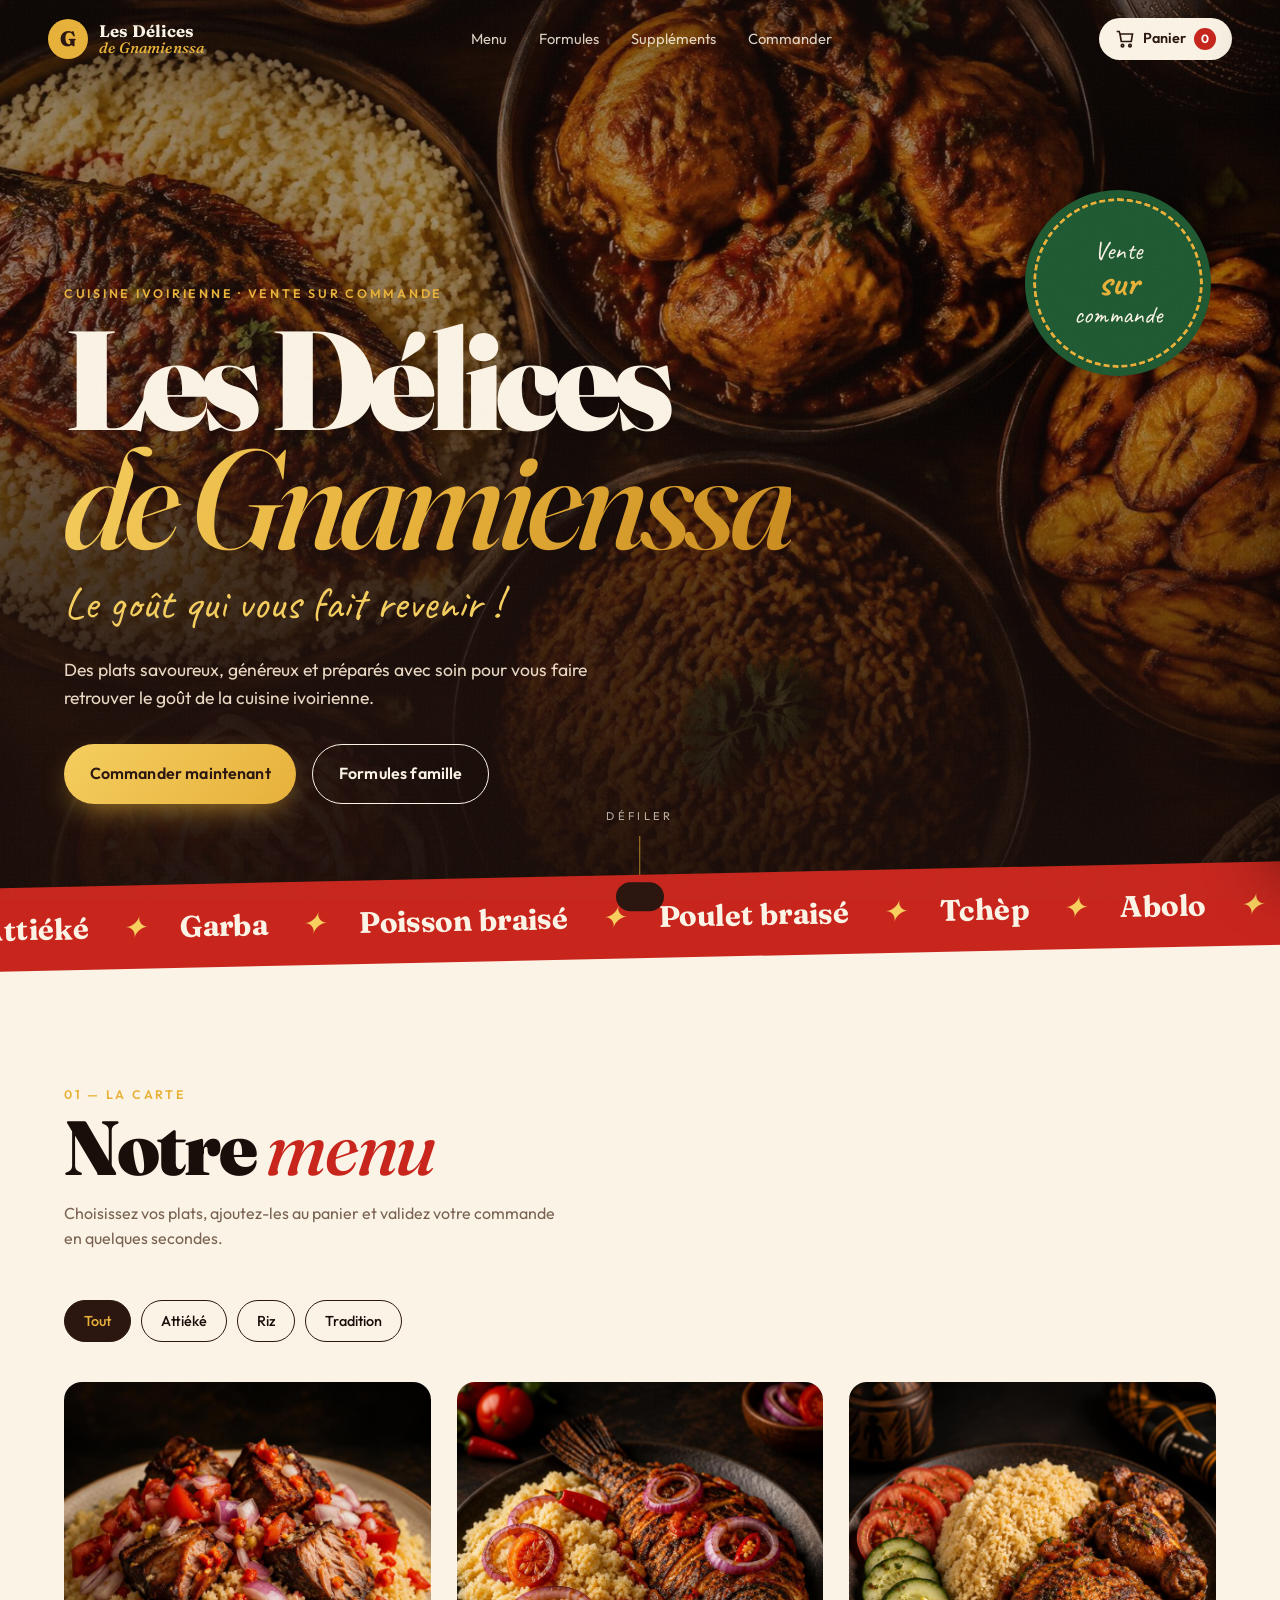
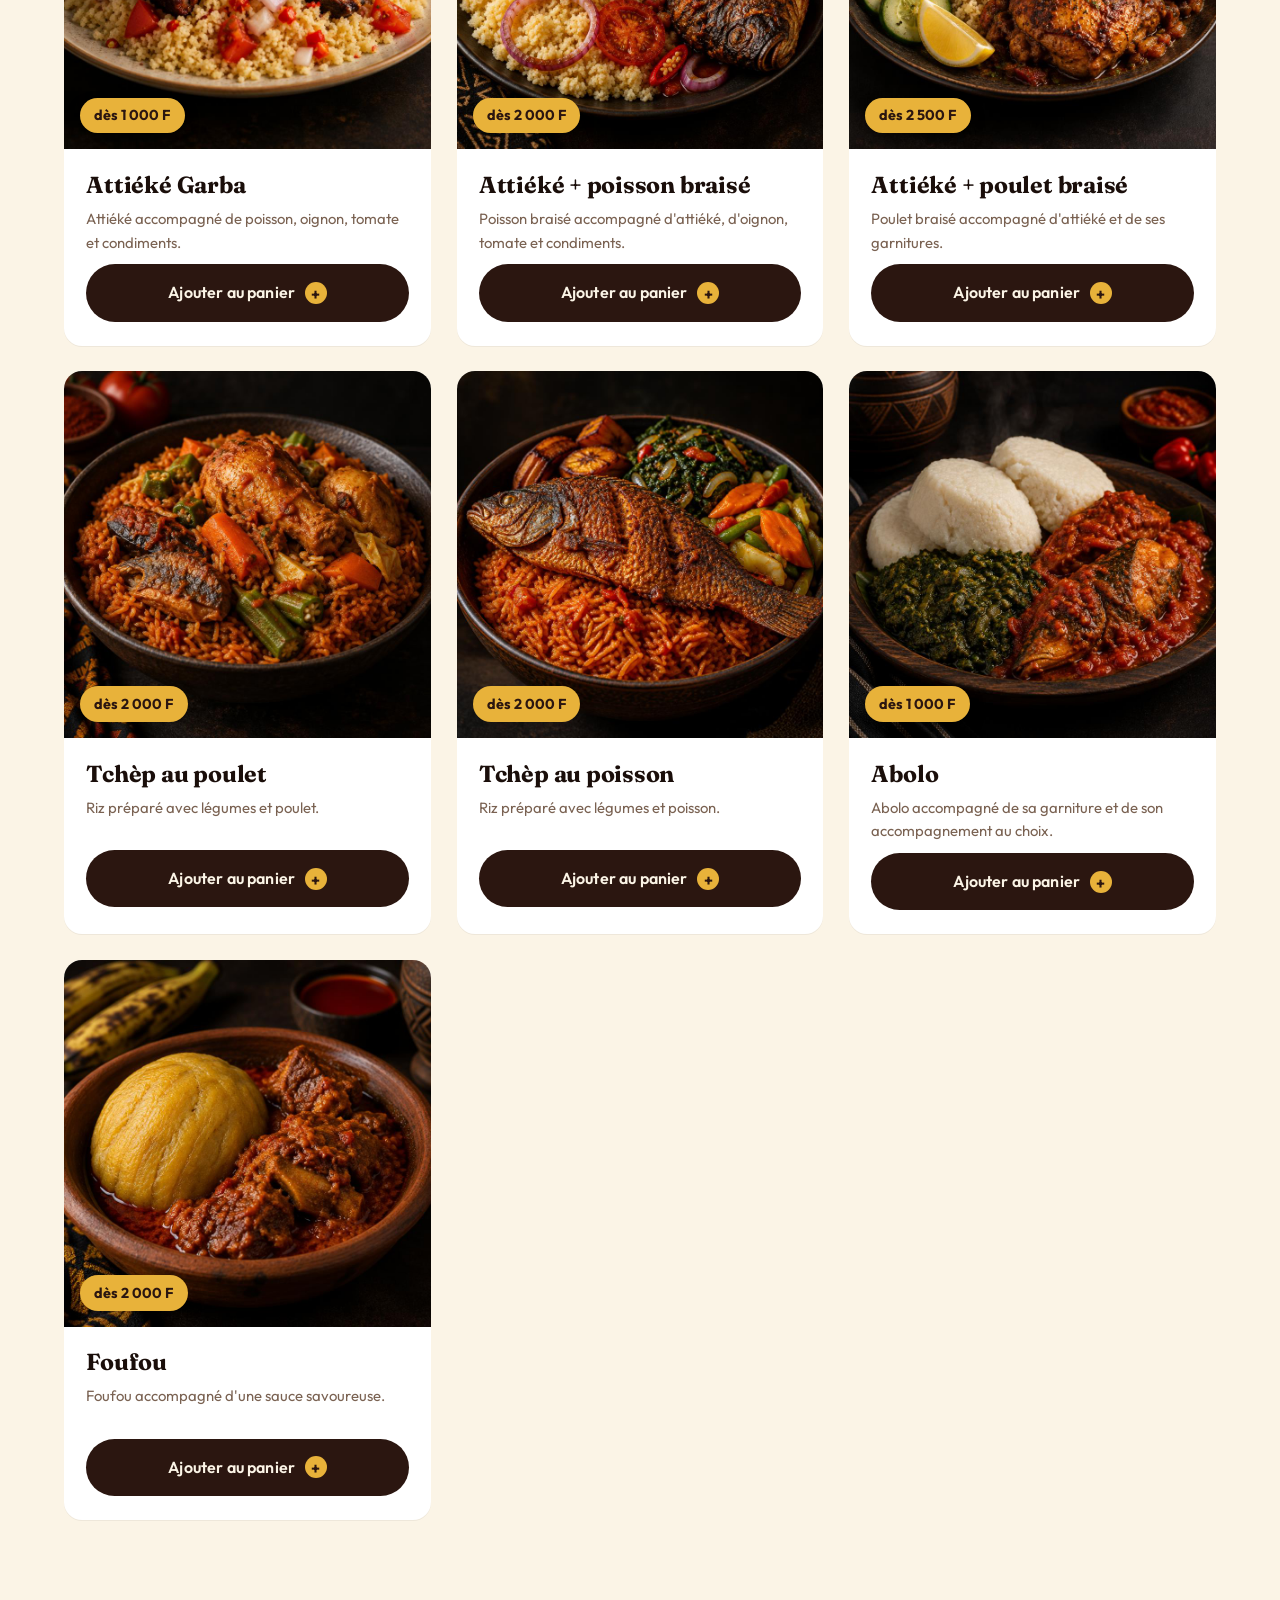
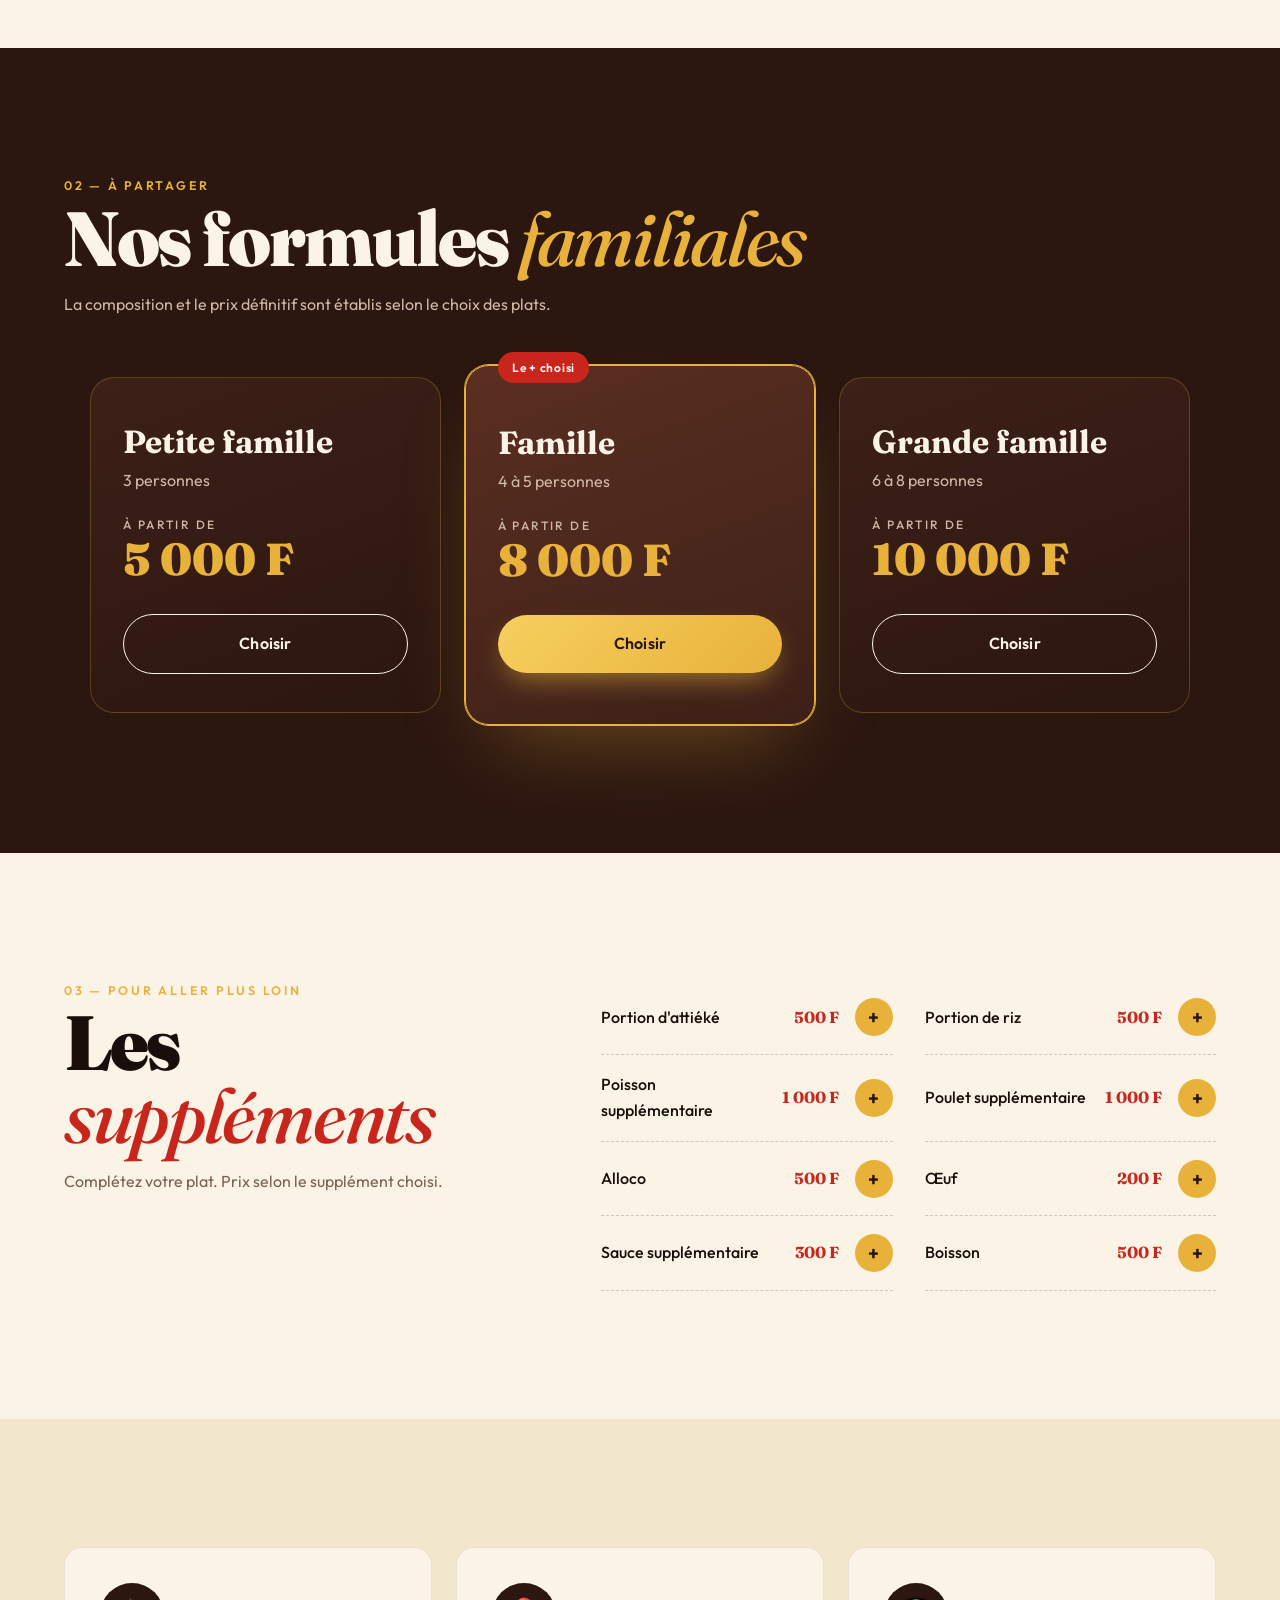
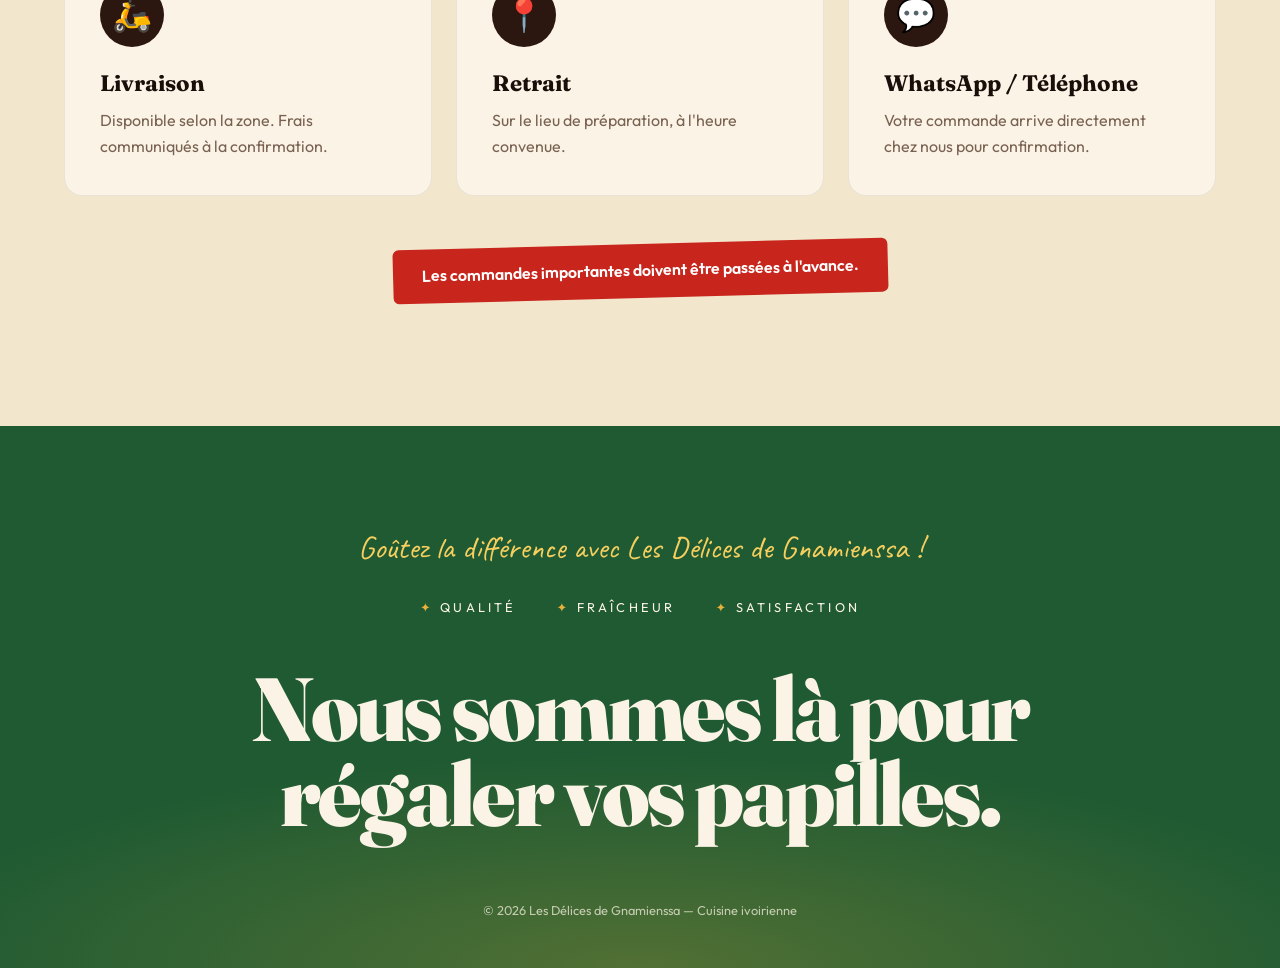
==== index.html @ a8608c11 "first commit" ====
<!DOCTYPE html>
<html lang="fr">
<head>
  <meta charset="UTF-8" />
  <meta name="viewport" content="width=device-width, initial-scale=1" />
  <title>Les Délices de Gnamienssa — Cuisine ivoirienne sur commande</title>
  <meta name="description" content="Attiéké, garba, tchèp, abolo, foufou… Commandez en ligne vos plats ivoiriens savoureux et généreux. Livraison ou retrait." />
  <meta property="og:title" content="Les Délices de Gnamienssa" />
  <meta property="og:description" content="Le goût qui vous fait revenir. Cuisine ivoirienne sur commande." />
  <meta property="og:type" content="website" />
  <link rel="preconnect" href="https://fonts.googleapis.com" />
  <link rel="preconnect" href="https://fonts.gstatic.com" crossorigin />
  <link href="https://fonts.googleapis.com/css2?family=Fraunces:ital,opsz,wght@0,9..144,500;0,9..144,700;0,9..144,900;1,9..144,500&family=Caveat:wght@600;700&family=Outfit:wght@300;400;500;600;700&display=swap" rel="stylesheet" />
  <link rel="stylesheet" href="assets/css/style.css" />
</head>
<body>

  <!-- ====== NAV ====== -->
  <header class="nav" id="nav">
    <a href="#top" class="brand">
      <span class="brand__mark">G</span>
      <span class="brand__text">Les Délices <em>de Gnamienssa</em></span>
    </a>
    <nav class="nav__links">
      <a href="#menu">Menu</a>
      <a href="#formules">Formules</a>
      <a href="#supplements">Suppléments</a>
      <a href="#infos">Commander</a>
    </nav>
    <button class="cart-btn" id="openCart" aria-label="Ouvrir le panier">
      <svg viewBox="0 0 24 24" width="20" height="20" fill="none" stroke="currentColor" stroke-width="2"><path d="M6 6h15l-1.5 9h-12z"/><path d="M6 6 5 3H2"/><circle cx="9" cy="20" r="1.5"/><circle cx="18" cy="20" r="1.5"/></svg>
      <span>Panier</span>
      <b class="cart-count" id="cartCount">0</b>
    </button>
  </header>

  <!-- ====== HERO ====== -->
  <section class="hero" id="top">
    <div class="hero__bg"><img src="assets/images/hero.jpg" alt="Table de plats ivoiriens" /></div>
    <div class="hero__veil"></div>
    <div class="hero__content">
      <p class="eyebrow reveal">Cuisine ivoirienne · Vente sur commande</p>
      <h1 class="hero__title reveal">
        Les Délices<br/><span>de Gnamienssa</span>
      </h1>
      <p class="hero__script reveal">Le goût qui vous fait revenir !</p>
      <p class="hero__lead reveal">Des plats savoureux, généreux et préparés avec soin pour vous faire retrouver le goût de la cuisine ivoirienne.</p>
      <div class="hero__cta reveal">
        <a href="#menu" class="btn btn--gold">Commander maintenant</a>
        <a href="#formules" class="btn btn--ghost">Formules famille</a>
      </div>
    </div>
    <div class="stamp reveal">
      <span>Vente</span><strong>sur</strong><span>commande</span>
    </div>
    <div class="hero__scroll">Défiler</div>
  </section>

  <!-- ====== MARQUEE ====== -->
  <div class="marquee" aria-hidden="true">
    <div class="marquee__track">
      <span>Attiéké</span>✦<span>Garba</span>✦<span>Poisson braisé</span>✦<span>Poulet braisé</span>✦<span>Tchèp</span>✦<span>Abolo</span>✦<span>Foufou</span>✦<span>Alloco</span>✦
      <span>Attiéké</span>✦<span>Garba</span>✦<span>Poisson braisé</span>✦<span>Poulet braisé</span>✦<span>Tchèp</span>✦<span>Abolo</span>✦<span>Foufou</span>✦<span>Alloco</span>✦
    </div>
  </div>

  <!-- ====== MENU ====== -->
  <section class="section" id="menu">
    <div class="section__head">
      <p class="eyebrow">01 — La carte</p>
      <h2 class="title">Notre <em>menu</em></h2>
      <p class="muted">Choisissez vos plats, ajoutez-les au panier et validez votre commande en quelques secondes.</p>
    </div>
    <div class="filters" id="filters">
      <button class="chip is-active" data-filter="all">Tout</button>
      <button class="chip" data-filter="attieke">Attiéké</button>
      <button class="chip" data-filter="riz">Riz</button>
      <button class="chip" data-filter="tradition">Tradition</button>
    </div>
    <div class="grid" id="menuGrid"><!-- rendu par JS --></div>
  </section>

  <!-- ====== FORMULES ====== -->
  <section class="section section--dark" id="formules">
    <div class="section__head">
      <p class="eyebrow">02 — À partager</p>
      <h2 class="title">Nos formules <em>familiales</em></h2>
      <p class="muted">La composition et le prix définitif sont établis selon le choix des plats.</p>
    </div>
    <div class="formules" id="formulesGrid"></div>
  </section>

  <!-- ====== SUPPLEMENTS ====== -->
  <section class="section" id="supplements">
    <div class="split">
      <div>
        <p class="eyebrow">03 — Pour aller plus loin</p>
        <h2 class="title">Les <em>suppléments</em></h2>
        <p class="muted">Complétez votre plat. Prix selon le supplément choisi.</p>
      </div>
      <ul class="supps" id="suppList"></ul>
    </div>
  </section>

  <!-- ====== INFOS ====== -->
  <section class="section section--cream" id="infos">
    <div class="infos">
      <article class="info reveal">
        <span class="info__icon">🛵</span>
        <h3>Livraison</h3>
        <p>Disponible selon la zone. Frais communiqués à la confirmation.</p>
      </article>
      <article class="info reveal">
        <span class="info__icon">📍</span>
        <h3>Retrait</h3>
        <p>Sur le lieu de préparation, à l'heure convenue.</p>
      </article>
      <article class="info reveal">
        <span class="info__icon">💬</span>
        <h3>WhatsApp / Téléphone</h3>
        <p>Votre commande arrive directement chez nous pour confirmation.</p>
      </article>
    </div>
    <p class="notice">Les commandes importantes doivent être passées à l'avance.</p>
  </section>

  <!-- ====== FOOTER ====== -->
  <footer class="footer">
    <p class="footer__script">Goûtez la différence avec Les Délices de Gnamienssa !</p>
    <div class="values">
      <span>Qualité</span><span>Fraîcheur</span><span>Satisfaction</span>
    </div>
    <h2 class="footer__big">Nous sommes là pour régaler vos papilles.</h2>
    <p class="footer__small">© <span id="year"></span> Les Délices de Gnamienssa — Cuisine ivoirienne</p>
  </footer>

  <!-- ====== CART DRAWER ====== -->
  <div class="overlay" id="overlay"></div>
  <aside class="drawer" id="drawer" aria-label="Panier">
    <div class="drawer__head">
      <h3>Votre panier</h3>
      <button class="icon-btn" id="closeCart" aria-label="Fermer">✕</button>
    </div>

    <div class="drawer__step" id="stepCart">
      <ul class="cart-list" id="cartList"></ul>
      <div class="cart-empty" id="cartEmpty">
        <p>Votre panier est vide.</p>
        <a href="#menu" class="btn btn--gold" data-close>Voir le menu</a>
      </div>
      <div class="drawer__foot" id="cartFoot">
        <div class="total"><span>Total estimé</span><strong id="cartTotal">0 F</strong></div>
        <button class="btn btn--gold btn--full" id="toCheckout">Passer la commande</button>
      </div>
    </div>

    <form class="drawer__step checkout" id="stepCheckout" hidden>
      <button type="button" class="link-back" id="backToCart">← Retour au panier</button>
      <label>Nom complet<input name="name" required placeholder="Ex : Awa Koné" /></label>
      <label>Téléphone<input name="phone" type="tel" required placeholder="+225 07 00 00 00 00" /></label>
      <fieldset class="seg">
        <legend>Mode</legend>
        <label><input type="radio" name="mode" value="Livraison" checked /> <span>Livraison</span></label>
        <label><input type="radio" name="mode" value="Retrait" /> <span>Retrait</span></label>
      </fieldset>
      <label id="addrField">Adresse / quartier<input name="address" placeholder="Cocody, Riviera 2…" /></label>
      <label>Date & heure souhaitées<input name="date" type="datetime-local" required /></label>
      <fieldset class="seg">
        <legend>Paiement</legend>
        <label><input type="radio" name="payment" value="Mobile Money" checked /> <span>Mobile Money</span></label>
        <label><input type="radio" name="payment" value="Espèces" /> <span>Espèces</span></label>
      </fieldset>
      <label>Note (optionnel)<textarea name="note" rows="2" placeholder="Piment à part, sans oignon…"></textarea></label>
      <div class="total"><span>Total estimé</span><strong id="checkoutTotal">0 F</strong></div>
      <button class="btn btn--gold btn--full" type="submit">Confirmer & envoyer</button>
      <p class="fine">Le prix final est confirmé par le restaurant selon vos choix.</p>
    </form>

    <div class="drawer__step done" id="stepDone" hidden>
      <div class="done__icon">✓</div>
      <h3>Merci !</h3>
      <p>Votre commande <strong id="orderRef"></strong> a été envoyée. Nous vous recontactons très vite pour confirmation.</p>
      <button class="btn btn--gold" id="doneClose">Fermer</button>
    </div>
  </aside>

  <div class="toast" id="toast"></div>

  <script src="assets/js/config.js"></script>
  <script src="assets/js/data.js"></script>
  <script src="assets/js/main.js"></script>
</body>
</html>
---- assets/css/style.css ----
/* ============ TOKENS ============ */
:root{
  --cocoa:#2b1610; --cocoa-2:#3d2018; --cocoa-3:#5a2f21;
  --gold:#e8b23a; --gold-2:#f6cf5f; --red:#c8261d; --green:#1f5a32;
  --cream:#fbf4e6; --cream-2:#f2e6cd; --ink:#1a0e0a; --muted:#7a6252;
  --radius:18px; --shadow:0 30px 60px -25px rgba(43,22,16,.45);
  --f-display:"Fraunces",Georgia,serif; --f-script:"Caveat",cursive; --f-body:"Outfit",system-ui,sans-serif;
  --ease:cubic-bezier(.2,.8,.2,1);
}
*{box-sizing:border-box;margin:0;padding:0}
html{scroll-behavior:smooth}
body{font-family:var(--f-body);background:var(--cream);color:var(--ink);line-height:1.6;-webkit-font-smoothing:antialiased;overflow-x:hidden}
img{display:block;max-width:100%}
a{color:inherit;text-decoration:none}
button{font:inherit;cursor:pointer;border:0;background:none;color:inherit}
[hidden]{display:none!important}
body::before{content:"";position:fixed;inset:0;pointer-events:none;z-index:100;opacity:.05;
  background-image:url("data:image/svg+xml,%3Csvg xmlns='http://www.w3.org/2000/svg' width='160' height='160'%3E%3Cfilter id='n'%3E%3CfeTurbulence baseFrequency='.8' numOctaves='3'/%3E%3C/filter%3E%3Crect width='100%25' height='100%25' filter='url(%23n)'/%3E%3C/svg%3E")}

/* ============ TYPO ============ */
.eyebrow{font-size:.78rem;letter-spacing:.22em;text-transform:uppercase;font-weight:600;color:var(--gold)}
.title{font-family:var(--f-display);font-weight:900;font-size:clamp(2.6rem,6vw,5rem);line-height:.95;letter-spacing:-.03em;margin:.4rem 0 1rem}
.title em{font-style:italic;font-weight:500;color:var(--red)}
.section--dark .title em{color:var(--gold)}
.muted{color:var(--muted);max-width:46ch}
.section--dark .muted{color:#cdb8a5}

/* ============ BUTTONS ============ */
.btn{display:inline-flex;align-items:center;justify-content:center;gap:.6rem;padding:1rem 1.6rem;border-radius:999px;font-weight:600;letter-spacing:.01em;transition:transform .35s var(--ease),box-shadow .35s var(--ease),background .3s}
.btn:hover{transform:translateY(-2px)}
.btn--gold{background:linear-gradient(135deg,var(--gold-2),var(--gold));color:var(--cocoa);box-shadow:0 12px 30px -10px rgba(232,178,58,.7)}
.btn--ghost{border:1.5px solid currentColor;color:var(--cream)}
.section .btn--ghost{color:var(--cream)}
.btn--dark{background:var(--cocoa);color:var(--cream)}
.btn--dark span{display:grid;place-items:center;width:22px;height:22px;border-radius:50%;background:var(--gold);color:var(--cocoa);font-weight:700;transition:transform .4s var(--ease)}
.btn--dark:hover span{transform:rotate(90deg)}
.btn--full{width:100%}
.icon-btn{width:38px;height:38px;border-radius:50%;display:grid;place-items:center;background:var(--cream-2);font-size:1rem;transition:.3s}
.icon-btn:hover{background:var(--gold)}
.icon-btn--gold{background:var(--gold);color:var(--cocoa);font-weight:700;font-size:1.2rem}
.icon-btn--gold:hover{background:var(--cocoa);color:var(--gold)}

/* ============ NAV ============ */
.nav{position:fixed;inset:0 0 auto;z-index:50;display:flex;align-items:center;justify-content:space-between;padding:1.1rem clamp(1rem,4vw,3rem);color:var(--cream);transition:background .4s,padding .4s,backdrop-filter .4s}
.nav.is-solid{background:rgba(43,22,16,.82);backdrop-filter:blur(14px);padding-block:.7rem}
.brand{display:flex;align-items:center;gap:.7rem}
.brand__mark{width:40px;height:40px;border-radius:50%;display:grid;place-items:center;background:var(--gold);color:var(--cocoa);font-family:var(--f-display);font-weight:900;font-size:1.3rem}
.brand__text{font-family:var(--f-display);font-weight:700;font-size:1.05rem;line-height:1}
.brand__text em{display:block;font-style:italic;font-weight:500;color:var(--gold);font-size:.9em}
.nav__links{display:flex;gap:2rem;font-size:.92rem}
.nav__links a{position:relative;opacity:.85}
.nav__links a::after{content:"";position:absolute;left:0;bottom:-4px;height:2px;width:0;background:var(--gold);transition:width .35s var(--ease)}
.nav__links a:hover{opacity:1}.nav__links a:hover::after{width:100%}
.cart-btn{display:flex;align-items:center;gap:.5rem;padding:.6rem 1rem;border-radius:999px;background:var(--cream);color:var(--cocoa);font-weight:600;font-size:.9rem}
.cart-count{min-width:22px;height:22px;border-radius:999px;background:var(--red);color:#fff;display:grid;place-items:center;font-size:.75rem;padding:0 6px}
.cart-count.bump{animation:bump .45s var(--ease)}
@keyframes bump{50%{transform:scale(1.45)}}

/* ============ HERO ============ */
.hero{position:relative;min-height:100svh;display:flex;align-items:flex-end;padding:8rem clamp(1rem,5vw,4rem) 6rem;color:var(--cream);overflow:hidden;isolation:isolate}
.hero__bg{position:absolute;inset:0;z-index:-2}
.hero__bg img{width:100%;height:100%;object-fit:cover;transform:scale(1.08);will-change:transform}
.hero__veil{position:absolute;inset:0;z-index:-1;background:linear-gradient(180deg,rgba(26,14,10,.55) 0%,rgba(26,14,10,.25) 35%,rgba(26,14,10,.92) 100%),radial-gradient(ellipse at 20% 80%,rgba(43,22,16,.8),transparent 60%)}
.hero__content{max-width:900px}
.hero__title{font-family:var(--f-display);font-weight:900;font-size:clamp(3.4rem,11vw,9.5rem);line-height:.85;letter-spacing:-.045em;margin:1rem 0 .6rem}
.hero__title span{font-style:italic;font-weight:500;background:linear-gradient(120deg,var(--gold-2),var(--gold) 50%,#c98a1e);-webkit-background-clip:text;background-clip:text;color:transparent}
.hero__script{font-family:var(--f-script);font-size:clamp(1.8rem,3.5vw,2.8rem);color:var(--gold-2);transform:rotate(-3deg);transform-origin:left}
.hero__lead{max-width:48ch;margin:1rem 0 2rem;font-size:1.1rem;color:#ead9c4}
.hero__cta{display:flex;flex-wrap:wrap;gap:1rem}
.stamp{position:absolute;right:clamp(1rem,6vw,6rem);top:22%;width:170px;height:170px;border-radius:50%;background:var(--green);color:var(--cream);display:flex;flex-direction:column;align-items:center;justify-content:center;font-family:var(--f-script);font-size:1.6rem;line-height:1;border:3px dashed var(--gold);outline:8px solid var(--green);animation:spin 18s linear infinite;box-shadow:var(--shadow)}
.stamp strong{font-size:2.4rem;color:var(--gold)}
@keyframes spin{to{transform:rotate(360deg)}}
.hero__scroll{position:absolute;left:50%;bottom:1.5rem;transform:translateX(-50%);font-size:.7rem;letter-spacing:.3em;text-transform:uppercase;opacity:.7}
.hero__scroll::after{content:"";display:block;width:1px;height:40px;margin:.6rem auto 0;background:var(--gold);animation:drop 1.8s ease-in-out infinite}
@keyframes drop{0%{transform:scaleY(0);transform-origin:top}50%{transform:scaleY(1);transform-origin:top}51%{transform-origin:bottom}100%{transform:scaleY(0);transform-origin:bottom}}

/* ============ MARQUEE ============ */
.marquee{background:var(--red);color:var(--cream);overflow:hidden;padding:1.1rem 0;transform:rotate(-1.2deg) scale(1.03);margin-top:-1.5rem;position:relative;z-index:2}
.marquee__track{display:flex;gap:2rem;width:max-content;animation:mq 30s linear infinite;font-family:var(--f-display);font-size:1.8rem;font-style:italic;color:var(--gold-2)}
.marquee__track span{color:var(--cream);font-style:normal;font-weight:700}
@keyframes mq{to{transform:translateX(-50%)}}

/* ============ SECTIONS ============ */
.section{padding:clamp(5rem,10vw,9rem) clamp(1rem,5vw,4rem)}
.section--dark{background:var(--cocoa);color:var(--cream)}
.section--cream{background:var(--cream-2)}
.section__head{max-width:1300px;margin:0 auto 3rem}
.filters{max-width:1300px;margin:0 auto 2.5rem;display:flex;gap:.6rem;flex-wrap:wrap}
.chip{padding:.55rem 1.2rem;border-radius:999px;border:1.5px solid var(--cocoa);font-weight:500;font-size:.9rem;transition:.3s}
.chip:hover{background:var(--cream-2)}
.chip.is-active{background:var(--cocoa);color:var(--gold)}

/* Cards */
.grid{max-width:1300px;margin:0 auto;display:grid;grid-template-columns:repeat(auto-fill,minmax(280px,1fr));gap:1.6rem}
.card{background:#fff;border-radius:var(--radius);overflow:hidden;box-shadow:0 1px 0 rgba(43,22,16,.06);transition:transform .5s var(--ease),box-shadow .5s var(--ease)}
.card:hover{transform:translateY(-8px);box-shadow:var(--shadow)}
.card__media{position:relative;aspect-ratio:1/1;overflow:hidden;background:var(--cocoa)}
.card__media img{width:100%;height:100%;object-fit:cover;transition:transform 1.1s var(--ease)}
.card:hover .card__media img{transform:scale(1.08) rotate(1deg)}
.card__price{position:absolute;left:1rem;bottom:1rem;background:var(--gold);color:var(--cocoa);font-weight:700;padding:.4rem .9rem;border-radius:999px;font-size:.9rem;box-shadow:0 8px 20px -8px rgba(0,0,0,.5)}
.card__body{padding:1.4rem 1.4rem 1.5rem;display:flex;flex-direction:column;gap:.6rem}
.card__body h3{font-family:var(--f-display);font-size:1.45rem;line-height:1.1;letter-spacing:-.01em}
.card__body p{color:var(--muted);font-size:.93rem;flex:1;min-height:3em}

/* Formules */
.formules{max-width:1100px;margin:0 auto;display:grid;grid-template-columns:repeat(auto-fit,minmax(260px,1fr));gap:1.5rem;align-items:center}
.formule{position:relative;border:1px solid rgba(232,178,58,.25);border-radius:24px;padding:2.4rem 2rem;background:linear-gradient(160deg,var(--cocoa-2),var(--cocoa));transition:transform .5s var(--ease)}
.formule:hover{transform:translateY(-6px)}
.formule.is-featured{background:linear-gradient(160deg,var(--cocoa-3),var(--cocoa-2));border-color:var(--gold);padding-block:3.2rem;box-shadow:0 0 0 1px var(--gold),0 40px 80px -30px rgba(232,178,58,.35)}
.formule h3{font-family:var(--f-display);font-size:2rem;font-weight:700}
.formule__people{color:#cdb8a5;margin-bottom:1.6rem}
.formule__price{font-family:var(--f-display);font-size:2.8rem;font-weight:900;color:var(--gold);line-height:1;margin-bottom:2rem}
.formule__price small{display:block;font-family:var(--f-body);font-size:.75rem;letter-spacing:.2em;text-transform:uppercase;color:#cdb8a5;font-weight:500;margin-bottom:.4rem}
.badge{position:absolute;top:-14px;left:2rem;background:var(--red);color:#fff;font-size:.75rem;font-weight:600;padding:.35rem .9rem;border-radius:999px;letter-spacing:.06em}

/* Supps */
.split{max-width:1200px;margin:0 auto;display:grid;grid-template-columns:1fr 1.3fr;gap:4rem;align-items:start}
.supps{list-style:none;display:grid;grid-template-columns:1fr 1fr;gap:0 2rem}
.supp{display:flex;align-items:center;gap:1rem;padding:1.1rem 0;border-bottom:1px dashed rgba(43,22,16,.2)}
.supp span{flex:1;font-weight:500}
.supp em{font-style:normal;font-family:var(--f-display);font-weight:700;color:var(--red)}

/* Infos */
.infos{max-width:1200px;margin:0 auto;display:grid;grid-template-columns:repeat(3,1fr);gap:1.5rem}
.info{background:var(--cream);border-radius:var(--radius);padding:2.2rem;border:1px solid rgba(43,22,16,.08)}
.info__icon{font-size:2rem;display:inline-grid;place-items:center;width:64px;height:64px;border-radius:50%;background:var(--cocoa);margin-bottom:1.2rem}
.info h3{font-family:var(--f-display);font-size:1.4rem;margin-bottom:.4rem}
.info p{color:var(--muted)}
.notice{max-width:fit-content;margin:3rem auto 0;background:var(--red);color:#fff;padding:.9rem 1.8rem;border-radius:6px;font-weight:600;transform:rotate(-1.5deg)}

/* Footer */
.footer{background:var(--green);color:var(--cream);text-align:center;padding:6rem 1.5rem 3rem;position:relative;overflow:hidden}
.footer::before{content:"";position:absolute;inset:auto -10% -40% -10%;height:80%;background:radial-gradient(ellipse,rgba(232,178,58,.25),transparent 70%)}
.footer__script{font-family:var(--f-script);font-size:2rem;color:var(--gold-2)}
.values{display:flex;justify-content:center;gap:2.5rem;margin:1.5rem 0 3rem;font-size:.8rem;letter-spacing:.25em;text-transform:uppercase}
.values span::before{content:"✦ ";color:var(--gold)}
.footer__big{font-family:var(--f-display);font-weight:900;font-size:clamp(2.4rem,7vw,6rem);line-height:.95;letter-spacing:-.03em;max-width:14ch;margin:0 auto 4rem;position:relative}
.footer__small{font-size:.8rem;opacity:.7}

/* ============ DRAWER ============ */
.overlay{position:fixed;inset:0;background:rgba(26,14,10,.55);backdrop-filter:blur(4px);opacity:0;pointer-events:none;transition:.4s;z-index:80}
.overlay.is-open{opacity:1;pointer-events:auto}
.drawer{position:fixed;top:0;right:0;height:100%;width:min(440px,100%);background:var(--cream);z-index:90;transform:translateX(100%);transition:transform .55s var(--ease);display:flex;flex-direction:column;box-shadow:-30px 0 60px -20px rgba(0,0,0,.4)}
.drawer.is-open{transform:none}
.drawer__head{display:flex;justify-content:space-between;align-items:center;padding:1.5rem;border-bottom:1px solid rgba(43,22,16,.1)}
.drawer__head h3{font-family:var(--f-display);font-size:1.6rem}
.drawer__step{flex:1;display:flex;flex-direction:column;overflow-y:auto;padding:1.5rem}
.cart-list{list-style:none;flex:1;display:flex;flex-direction:column;gap:1rem}
.line{display:flex;align-items:center;gap:1rem}
.line img,.line__ph{width:60px;height:60px;border-radius:12px;object-fit:cover;flex-shrink:0}
.line__ph{display:grid;place-items:center;background:var(--cocoa);color:var(--gold);font-family:var(--f-display);font-size:1.4rem}
.line__info{flex:1;display:flex;flex-direction:column;line-height:1.3}
.line__info small{color:var(--muted)}
.qty{display:flex;align-items:center;gap:.5rem;background:#fff;border-radius:999px;padding:.25rem}
.qty button{width:28px;height:28px;border-radius:50%;background:var(--cream-2);font-weight:700}
.qty button:hover{background:var(--gold)}
.qty span{min-width:18px;text-align:center;font-weight:600}
.cart-empty{flex:1;display:flex;flex-direction:column;align-items:center;justify-content:center;gap:1rem;color:var(--muted)}
.drawer__foot{padding-top:1.5rem;border-top:1px solid rgba(43,22,16,.1)}
.total{display:flex;justify-content:space-between;align-items:baseline;margin:1rem 0}
.total strong{font-family:var(--f-display);font-size:1.8rem;color:var(--cocoa)}
.checkout{gap:1rem}
.checkout label{display:flex;flex-direction:column;gap:.35rem;font-size:.85rem;font-weight:500}
.checkout input:not([type=radio]),.checkout textarea{font:inherit;padding:.85rem 1rem;border-radius:12px;border:1.5px solid rgba(43,22,16,.15);background:#fff;transition:border .3s}
.checkout input:focus,.checkout textarea:focus{outline:0;border-color:var(--gold)}
.seg{border:0;display:flex;gap:.5rem;flex-wrap:wrap}
.seg legend{font-size:.85rem;font-weight:500;margin-bottom:.35rem;width:100%}
.seg label{flex:1;flex-direction:row}
.seg input{position:absolute;opacity:0}
.seg span{display:block;width:100%;text-align:center;padding:.75rem;border-radius:12px;border:1.5px solid rgba(43,22,16,.15);background:#fff;transition:.25s}
.seg input:checked+span{background:var(--cocoa);color:var(--gold);border-color:var(--cocoa)}
.link-back{align-self:flex-start;font-size:.85rem;color:var(--muted)}
.fine{font-size:.75rem;color:var(--muted);text-align:center}
.done{align-items:center;justify-content:center;text-align:center;gap:1rem}
.done__icon{width:80px;height:80px;border-radius:50%;background:var(--green);color:var(--gold);display:grid;place-items:center;font-size:2.4rem;animation:bump .6s var(--ease)}
.done h3{font-family:var(--f-display);font-size:2rem}

.toast{position:fixed;left:50%;bottom:2rem;transform:translate(-50%,150%);background:var(--cocoa);color:var(--cream);padding:.9rem 1.5rem;border-radius:999px;font-weight:500;z-index:120;transition:transform .5s var(--ease);box-shadow:var(--shadow)}
.toast.is-on{transform:translate(-50%,0)}

/* ============ REVEAL ============ */
.reveal{opacity:0;transform:translateY(30px);transition:opacity .9s var(--ease) var(--d,0ms),transform .9s var(--ease) var(--d,0ms)}
.reveal.is-in{opacity:1;transform:none}
.stamp.reveal.is-in{transform:none}

/* ============ RESPONSIVE ============ */
@media (max-width:900px){
  .nav__links{display:none}
  .split{grid-template-columns:1fr;gap:2rem}
  .infos{grid-template-columns:1fr}
  .stamp{width:120px;height:120px;font-size:1.1rem;top:14%}.stamp strong{font-size:1.7rem}
}
@media (max-width:560px){
  .supps{grid-template-columns:1fr}
  .cart-btn span{display:none}
  .brand__text{font-size:.9rem}
}
@media (prefers-reduced-motion:reduce){*{animation:none!important;transition:none!important}.reveal{opacity:1;transform:none}}
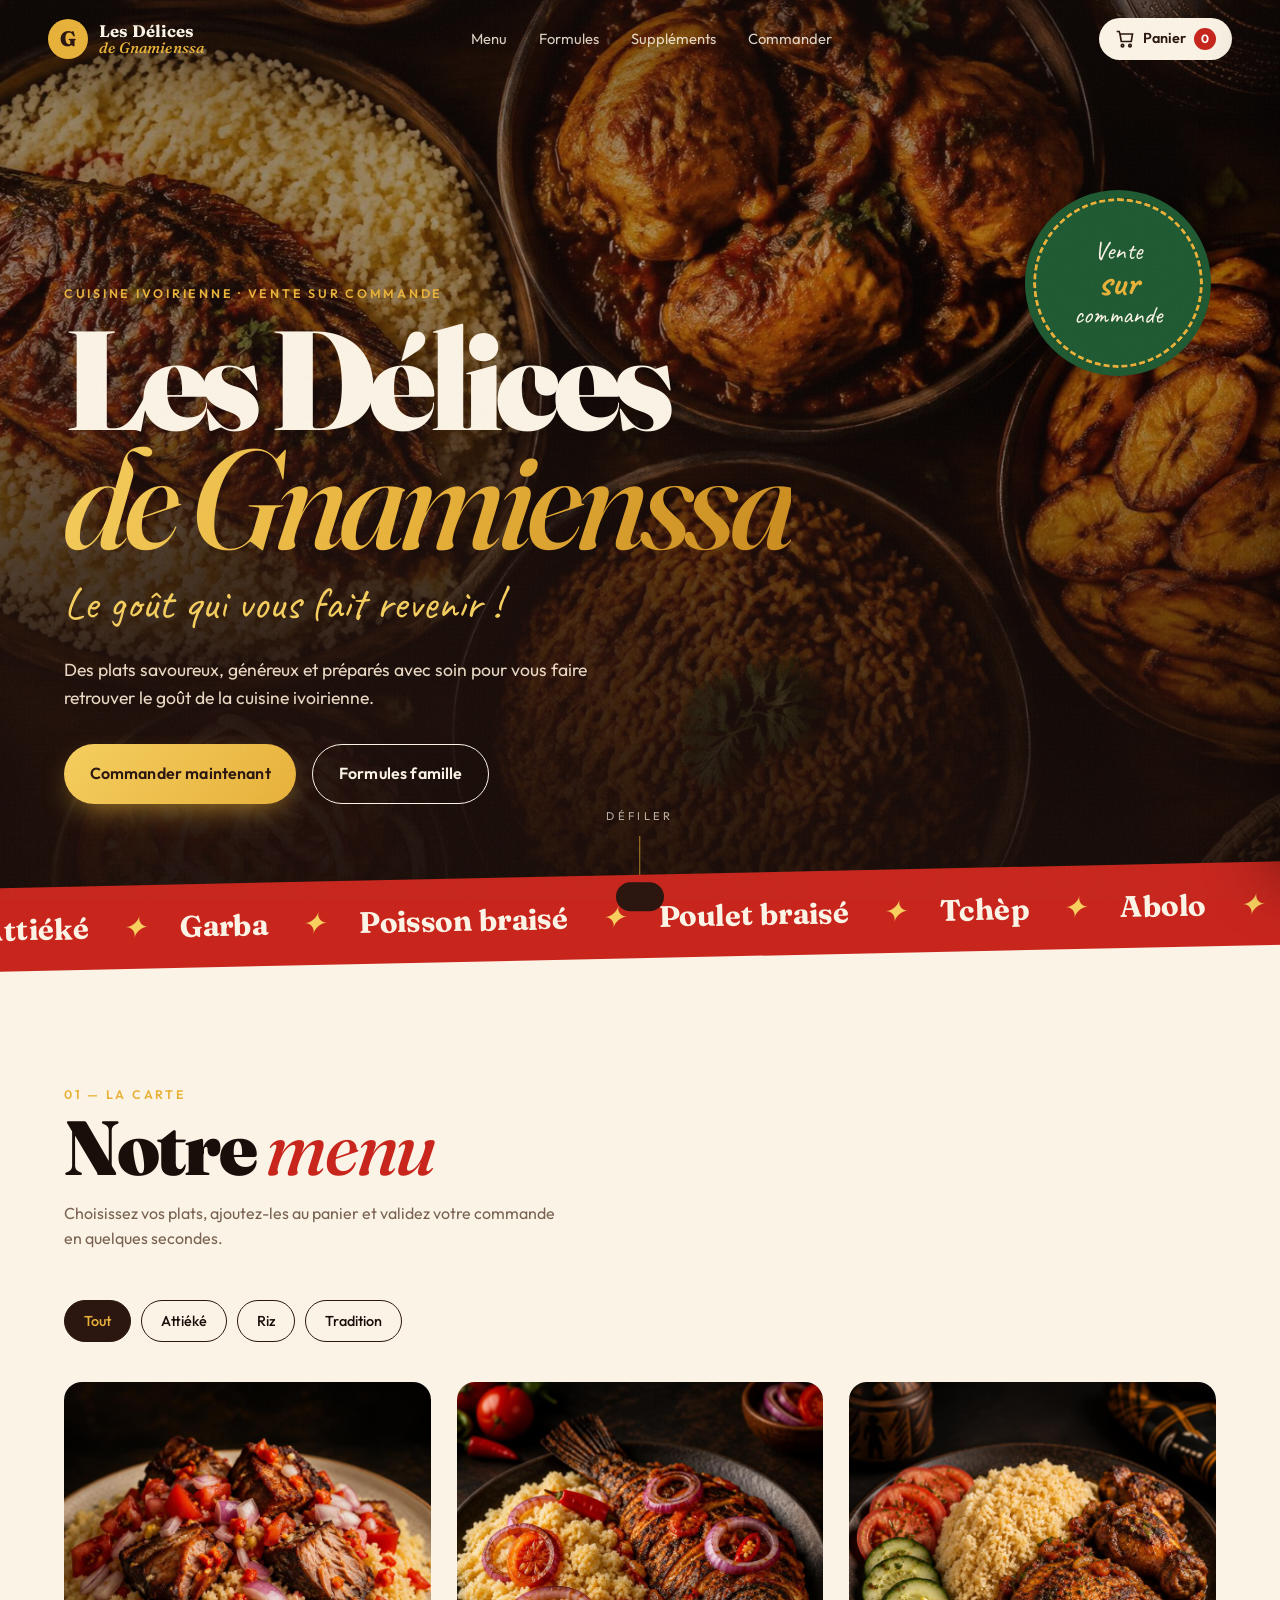
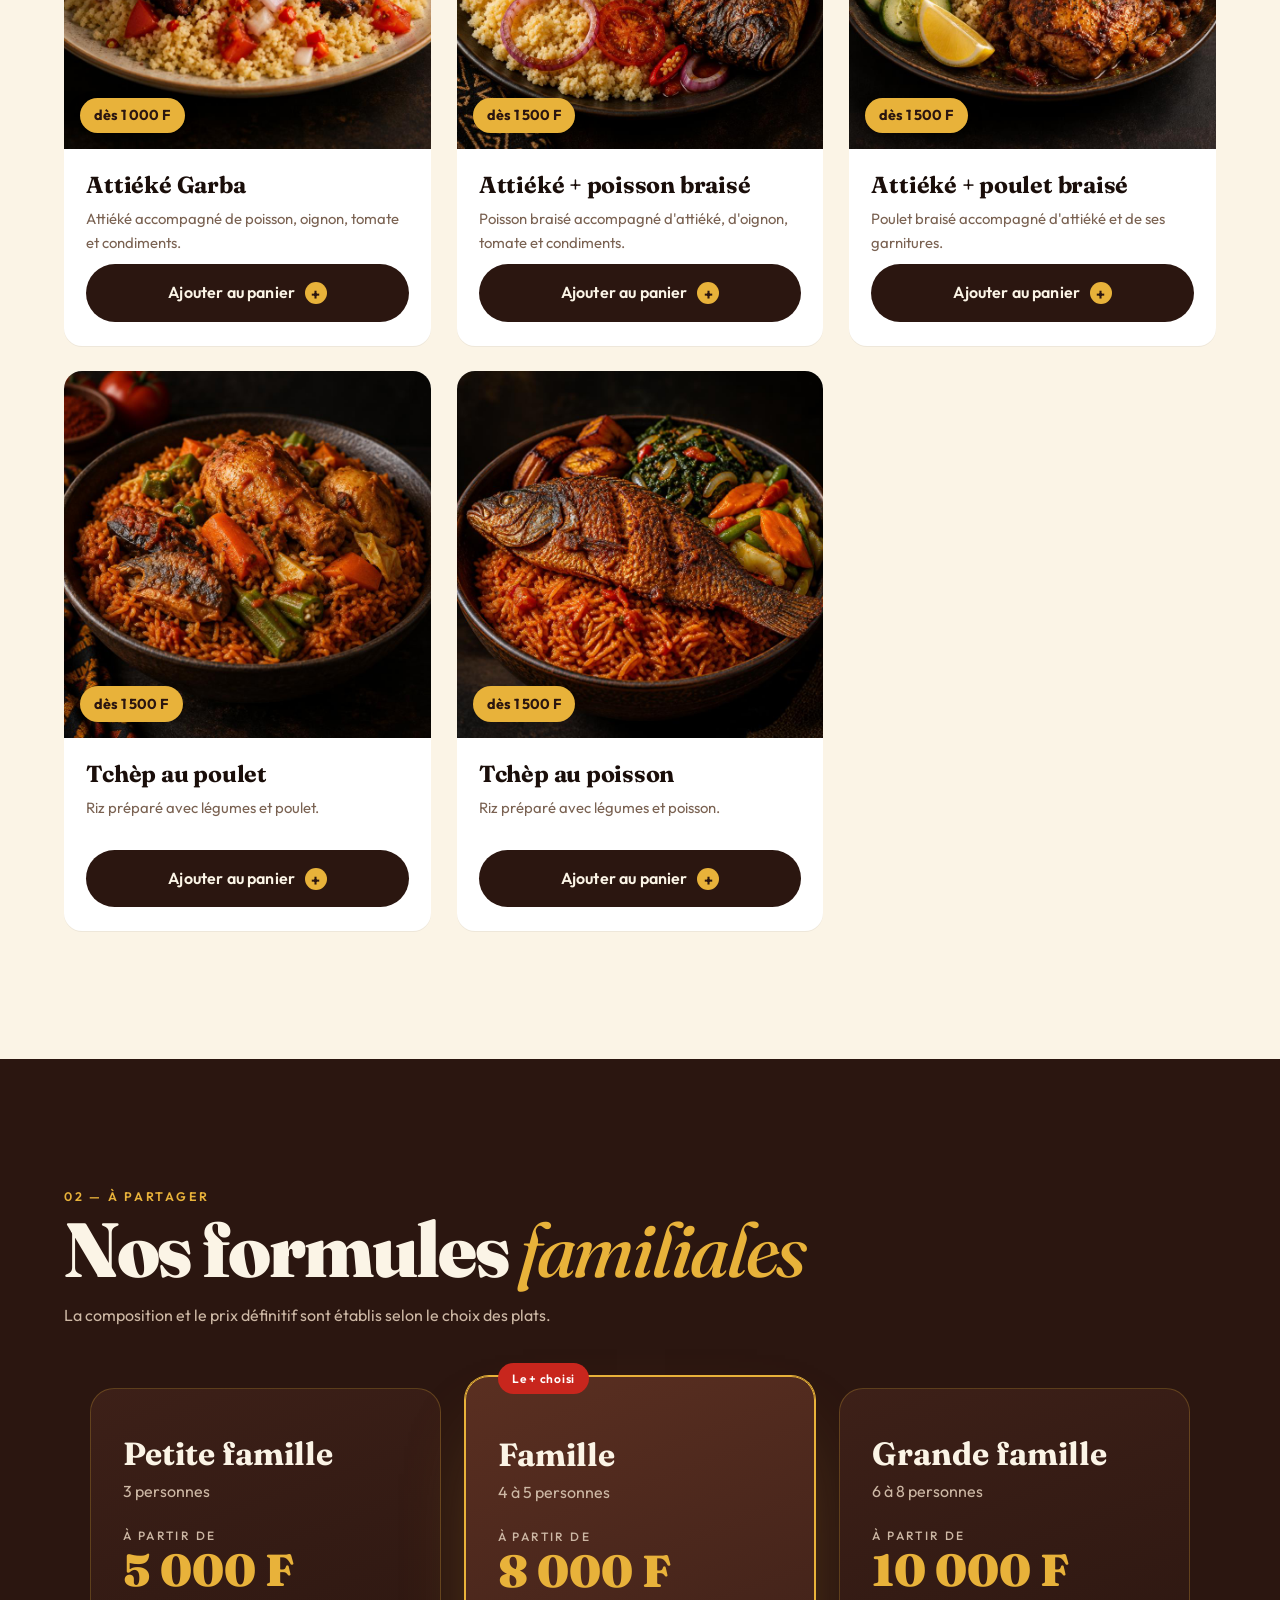
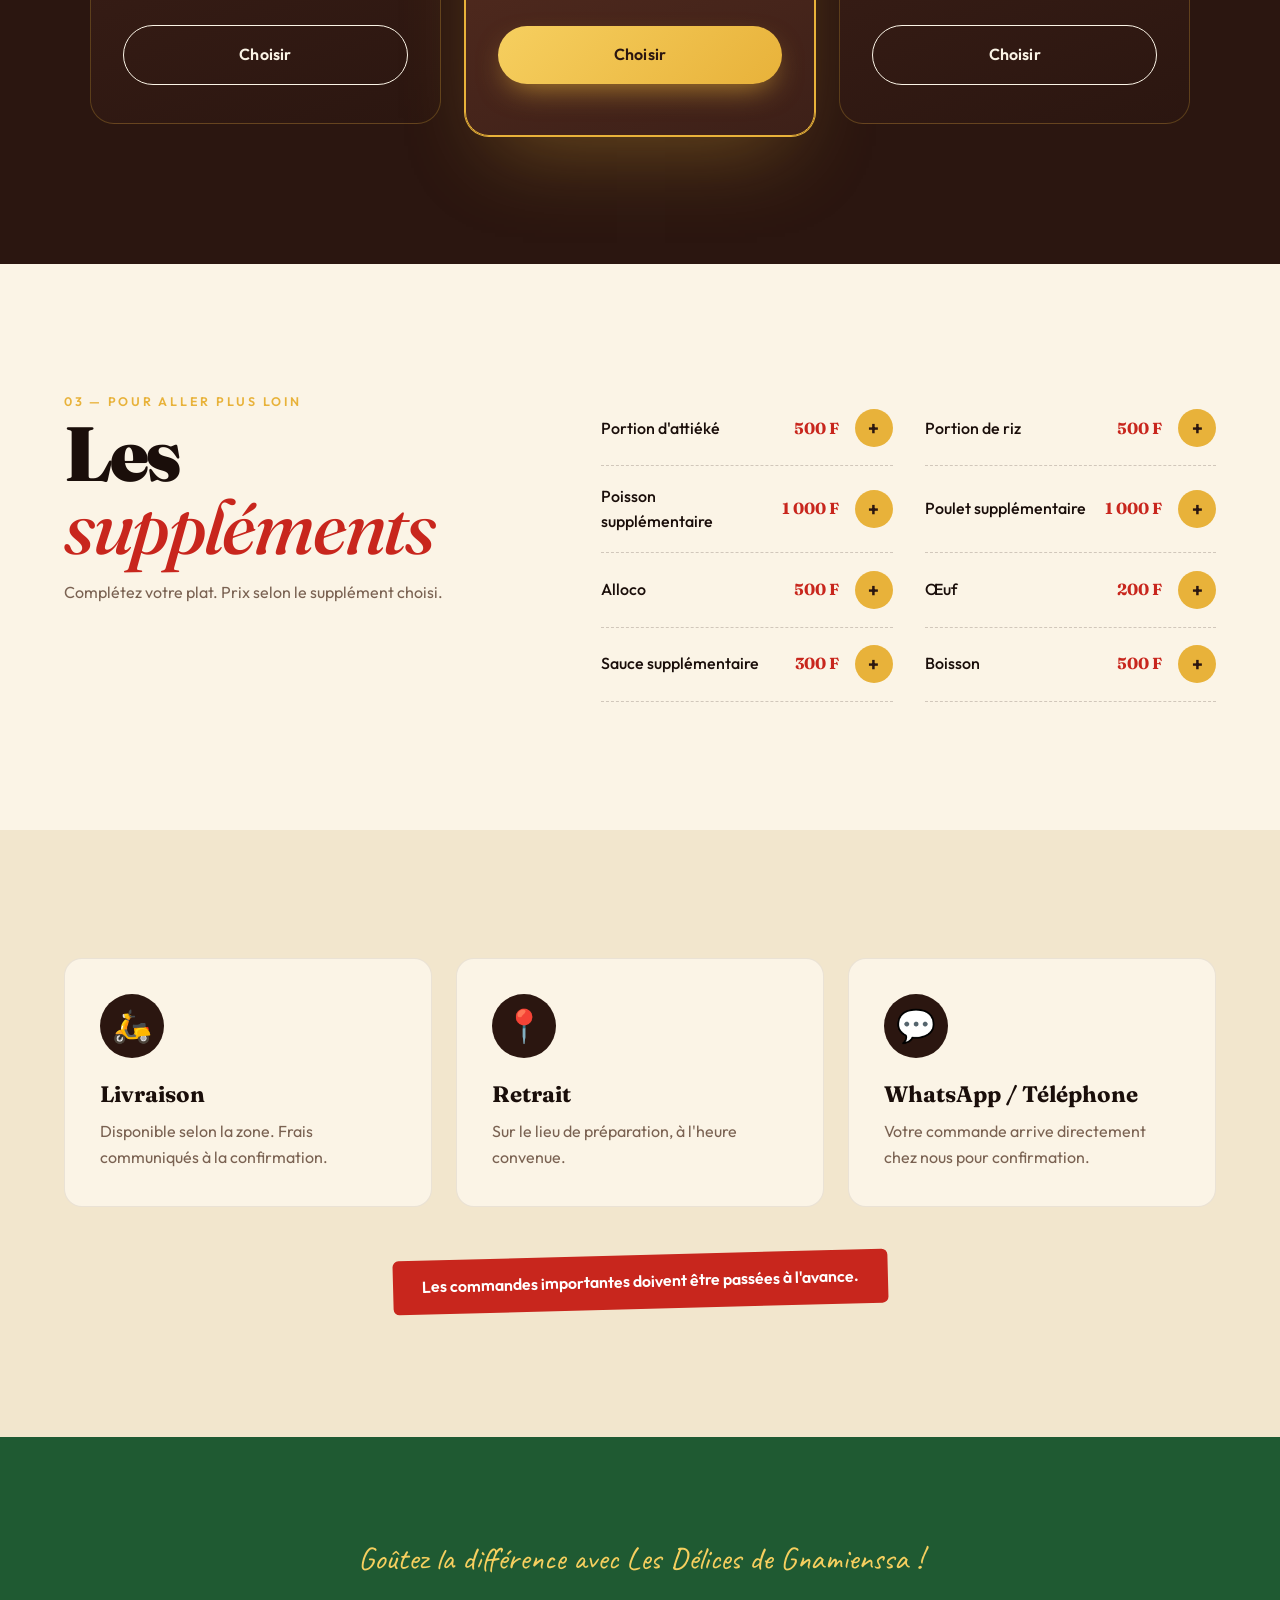
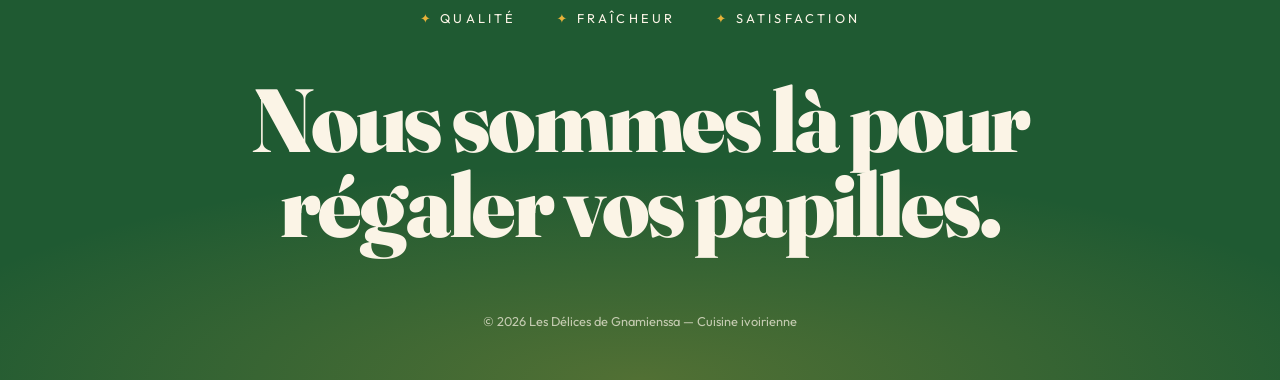
==== commit d037324d: "correction" ====
--- a/index.html
+++ b/index.html
@@ -166,9 +166,8 @@
       <label id="addrField">Adresse / quartier<input name="address" placeholder="Cocody, Riviera 2…" /></label>
       <label>Date & heure souhaitées<input name="date" type="datetime-local" required /></label>
       <fieldset class="seg">
-        <legend>Paiement</legend>
-        <label><input type="radio" name="payment" value="Mobile Money" checked /> <span>Mobile Money</span></label>
-        <label><input type="radio" name="payment" value="Espèces" /> <span>Espèces</span></label>
+        <legend>Paiement (Obligatoire)</legend>
+        <label><input type="radio" name="payment" value="Wave" checked /> <span>Payer avec Wave</span></label>
       </fieldset>
       <label>Note (optionnel)<textarea name="note" rows="2" placeholder="Piment à part, sans oignon…"></textarea></label>
       <div class="total"><span>Total estimé</span><strong id="checkoutTotal">0 F</strong></div>
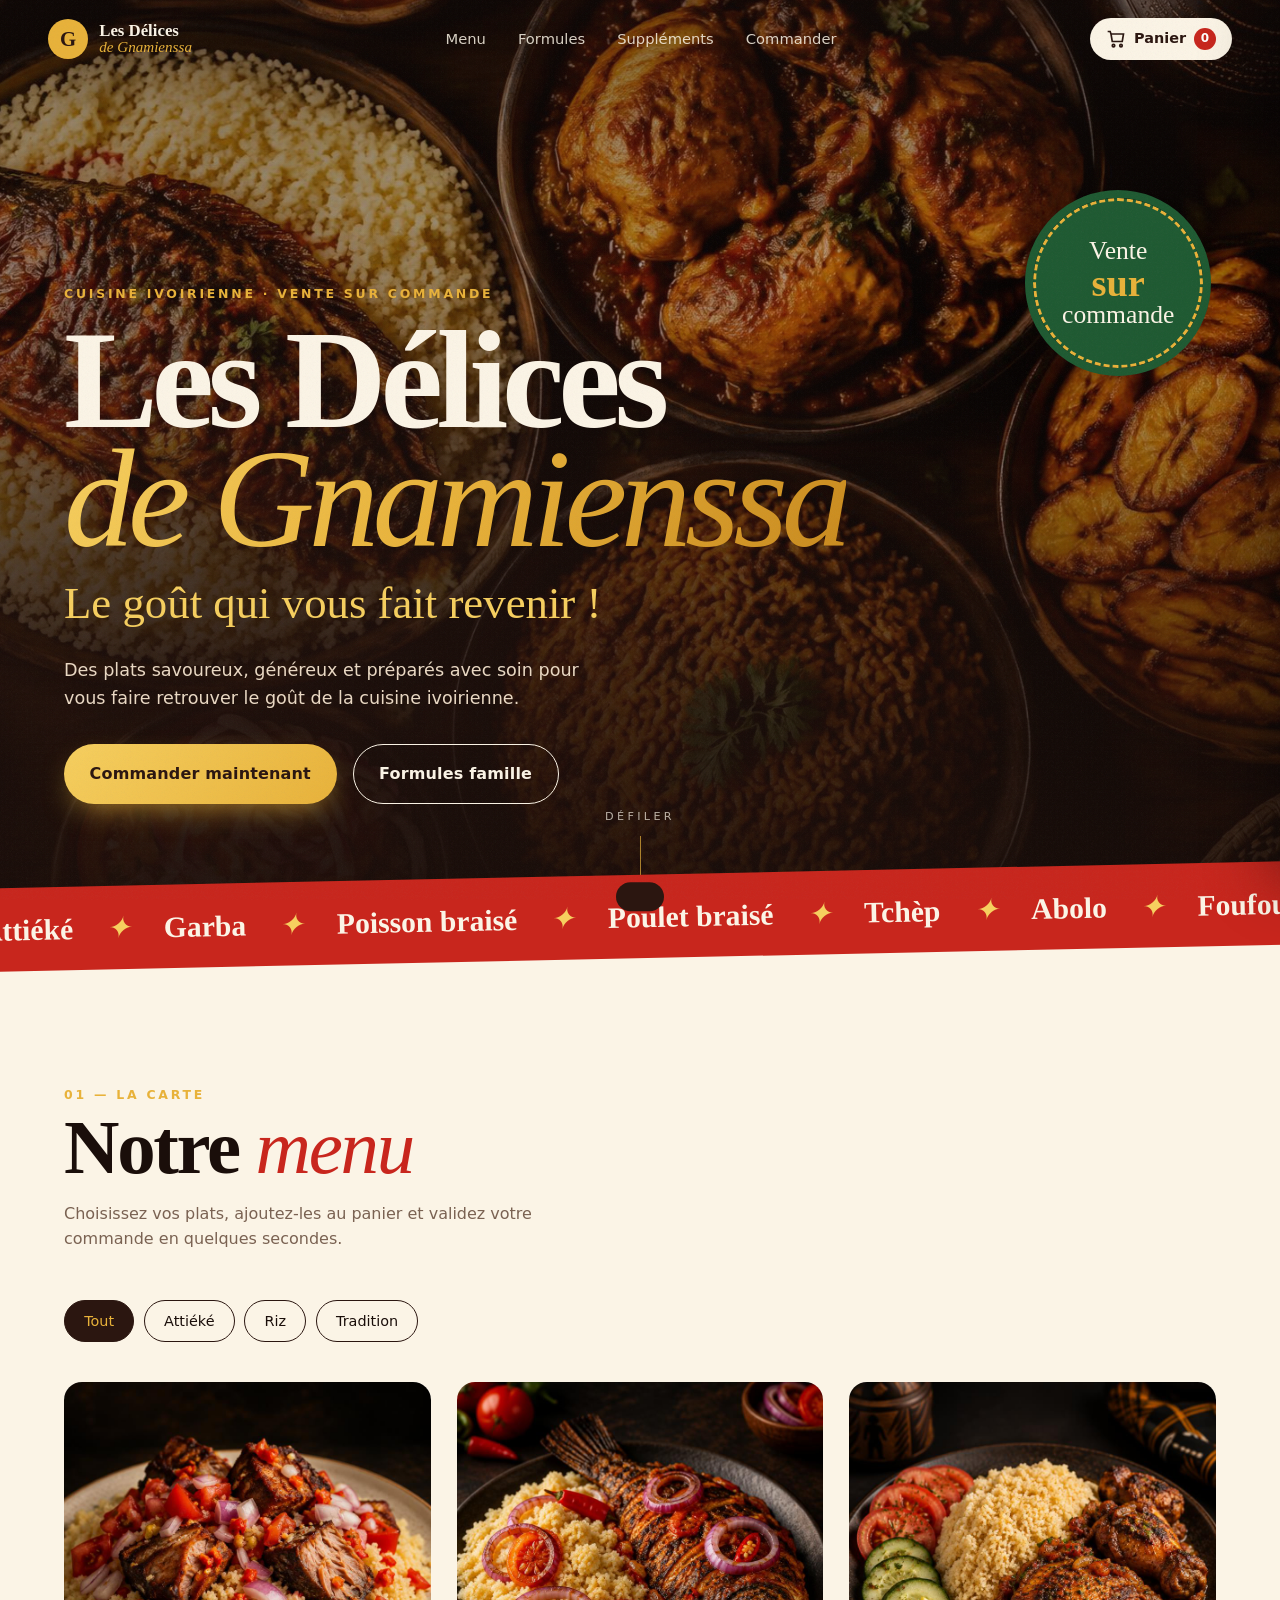
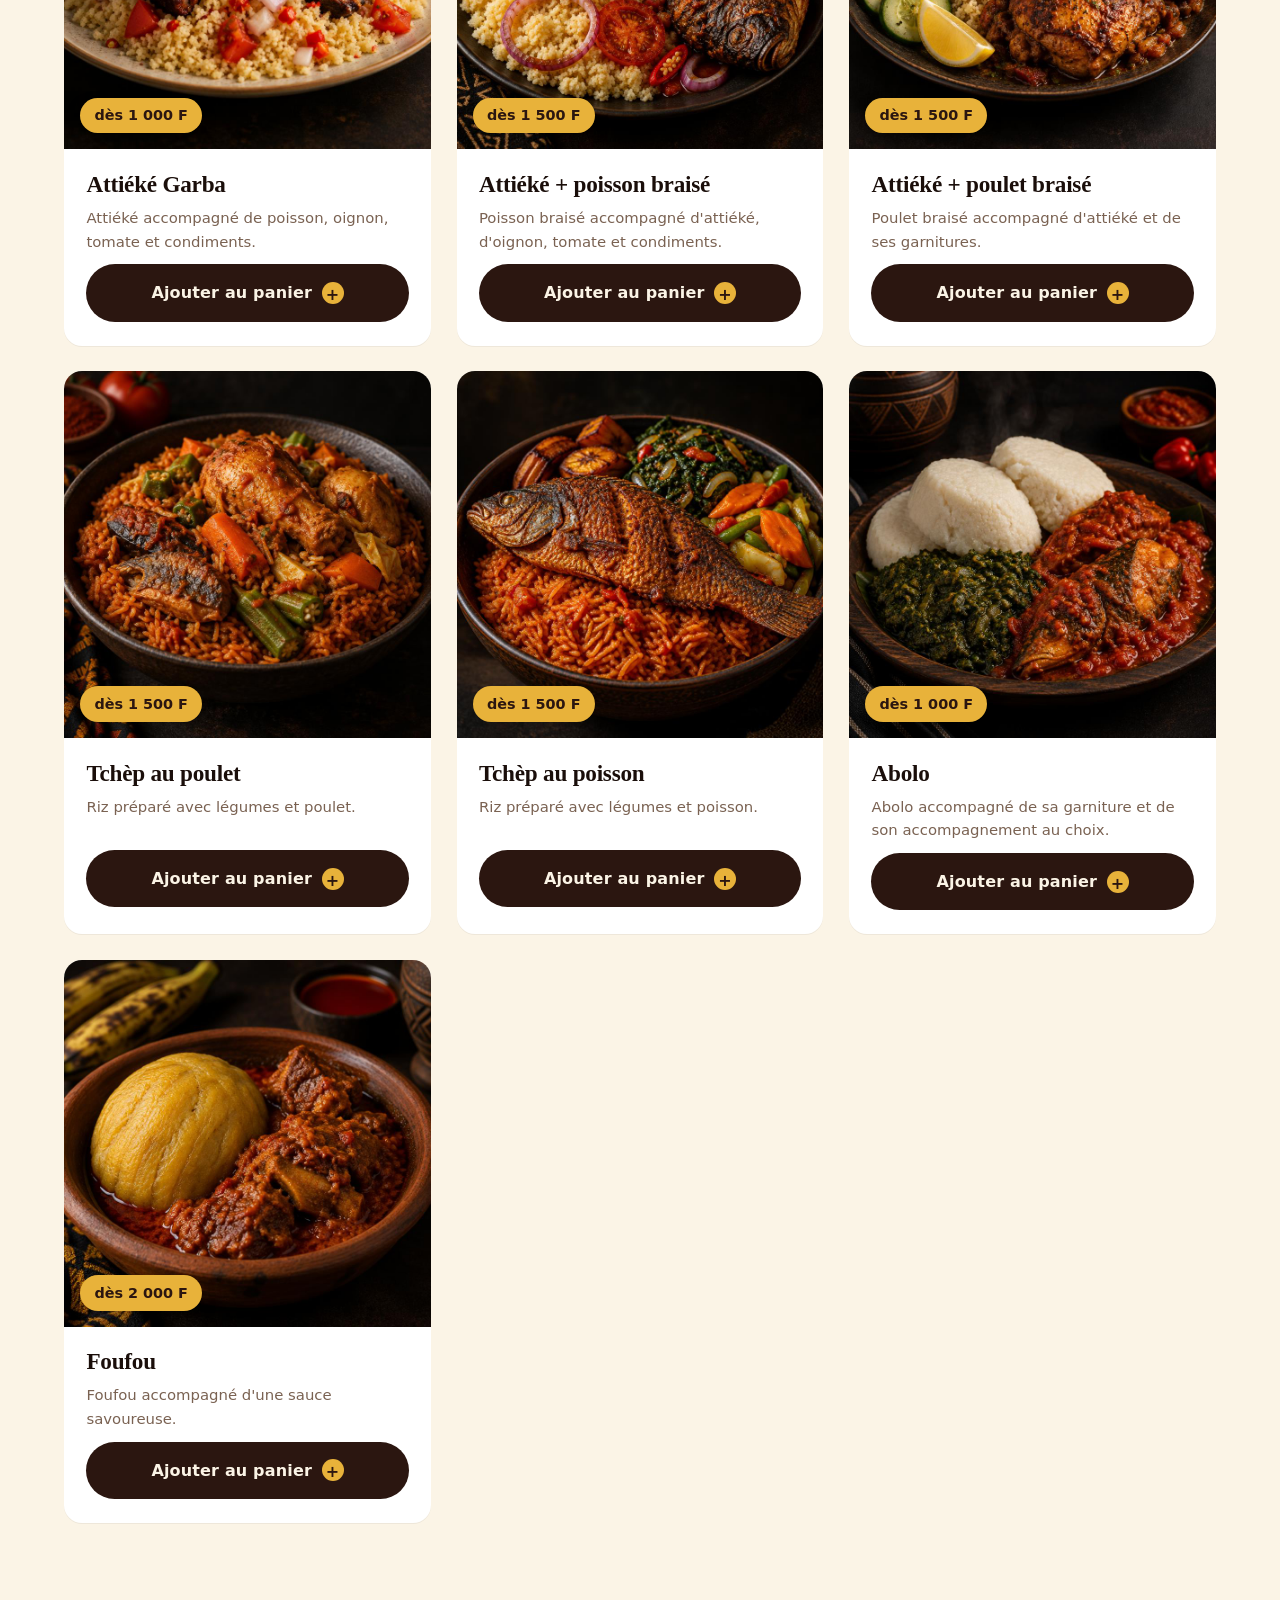
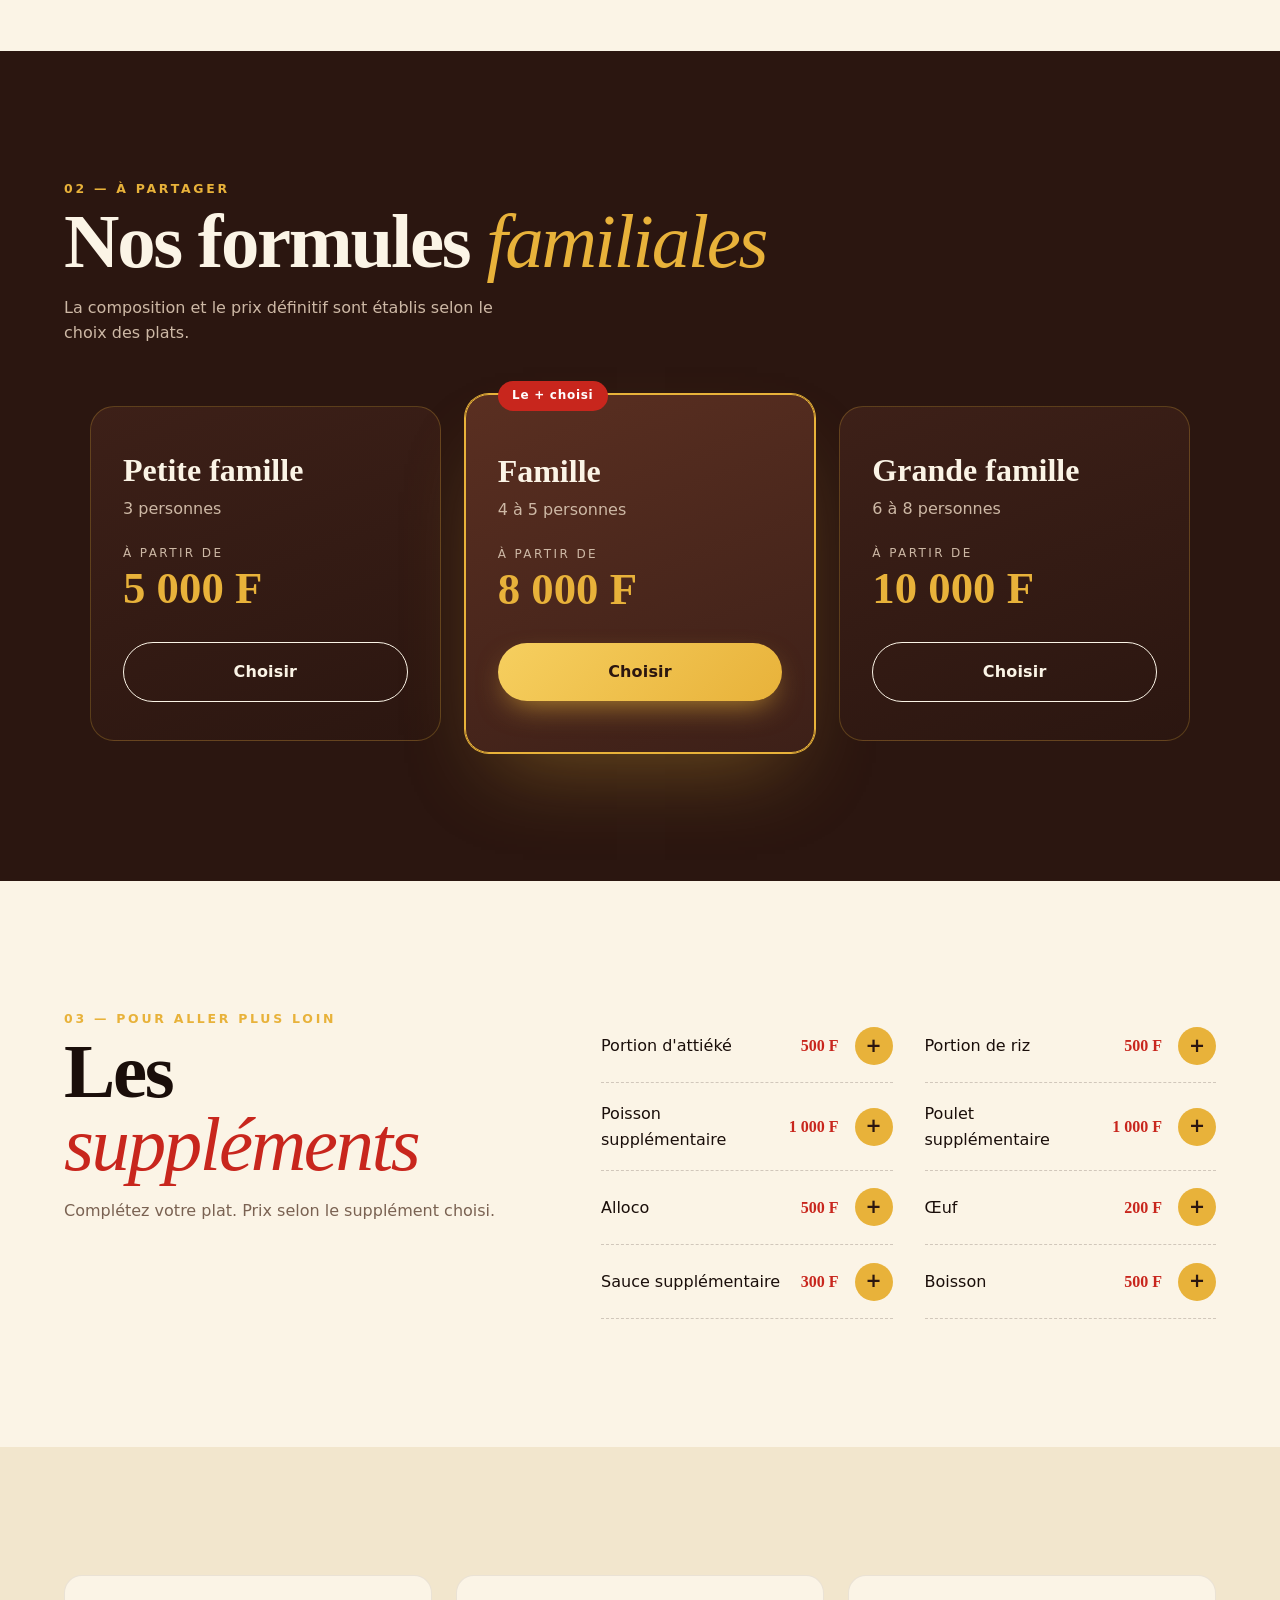
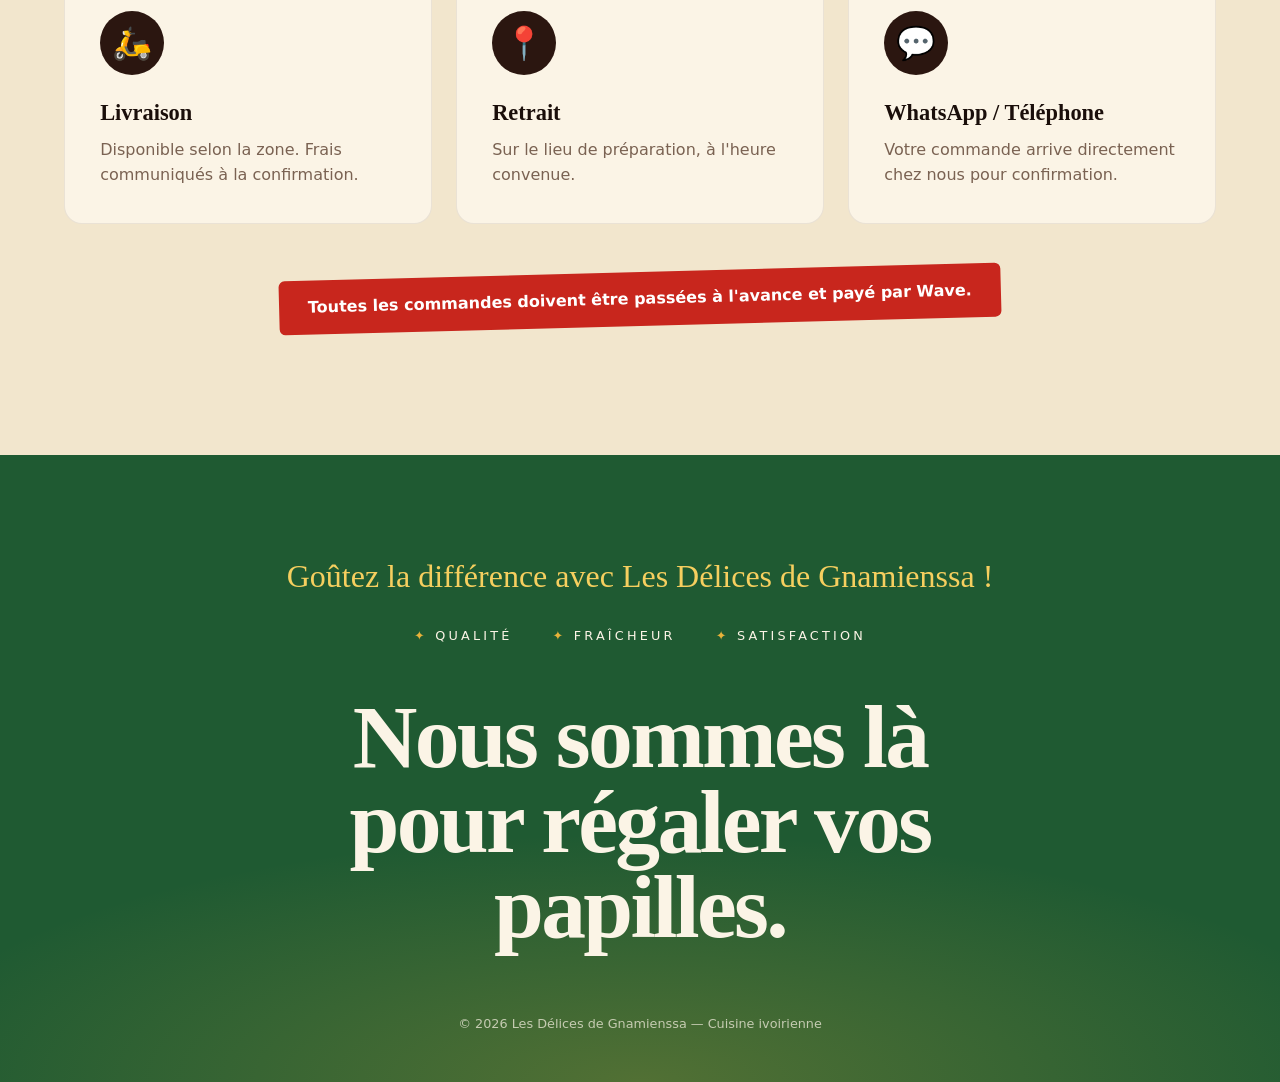
==== commit d411cf35: "problème corrigé" ====
--- a/index.html
+++ b/index.html
@@ -1,6 +1,8 @@
 <!DOCTYPE html>
 <html lang="fr">
 <head>
+  <meta http-equiv="Content-Security-Policy" content="default-src 'self'; script-src 'self' 'unsafe-inline' 'unsafe-eval'; style-src 'self' 'unsafe-inline'; img-src 'self' data: https:; font-src 'self' data:; connect-src 'self' https:; object-src 'none'; base-uri 'self'; frame-ancestors 'none'; trusted-types default">
+
   <meta charset="UTF-8" />
   <meta name="viewport" content="width=device-width, initial-scale=1" />
   <title>Les Délices de Gnamienssa — Cuisine ivoirienne sur commande</title>
@@ -121,7 +123,7 @@
         <p>Votre commande arrive directement chez nous pour confirmation.</p>
       </article>
     </div>
-    <p class="notice">Les commandes importantes doivent être passées à l'avance.</p>
+    <p class="notice">Toutes les commandes doivent être passées à l'avance et payé par Wave.</p>
   </section>
 
   <!-- ====== FOOTER ====== -->
